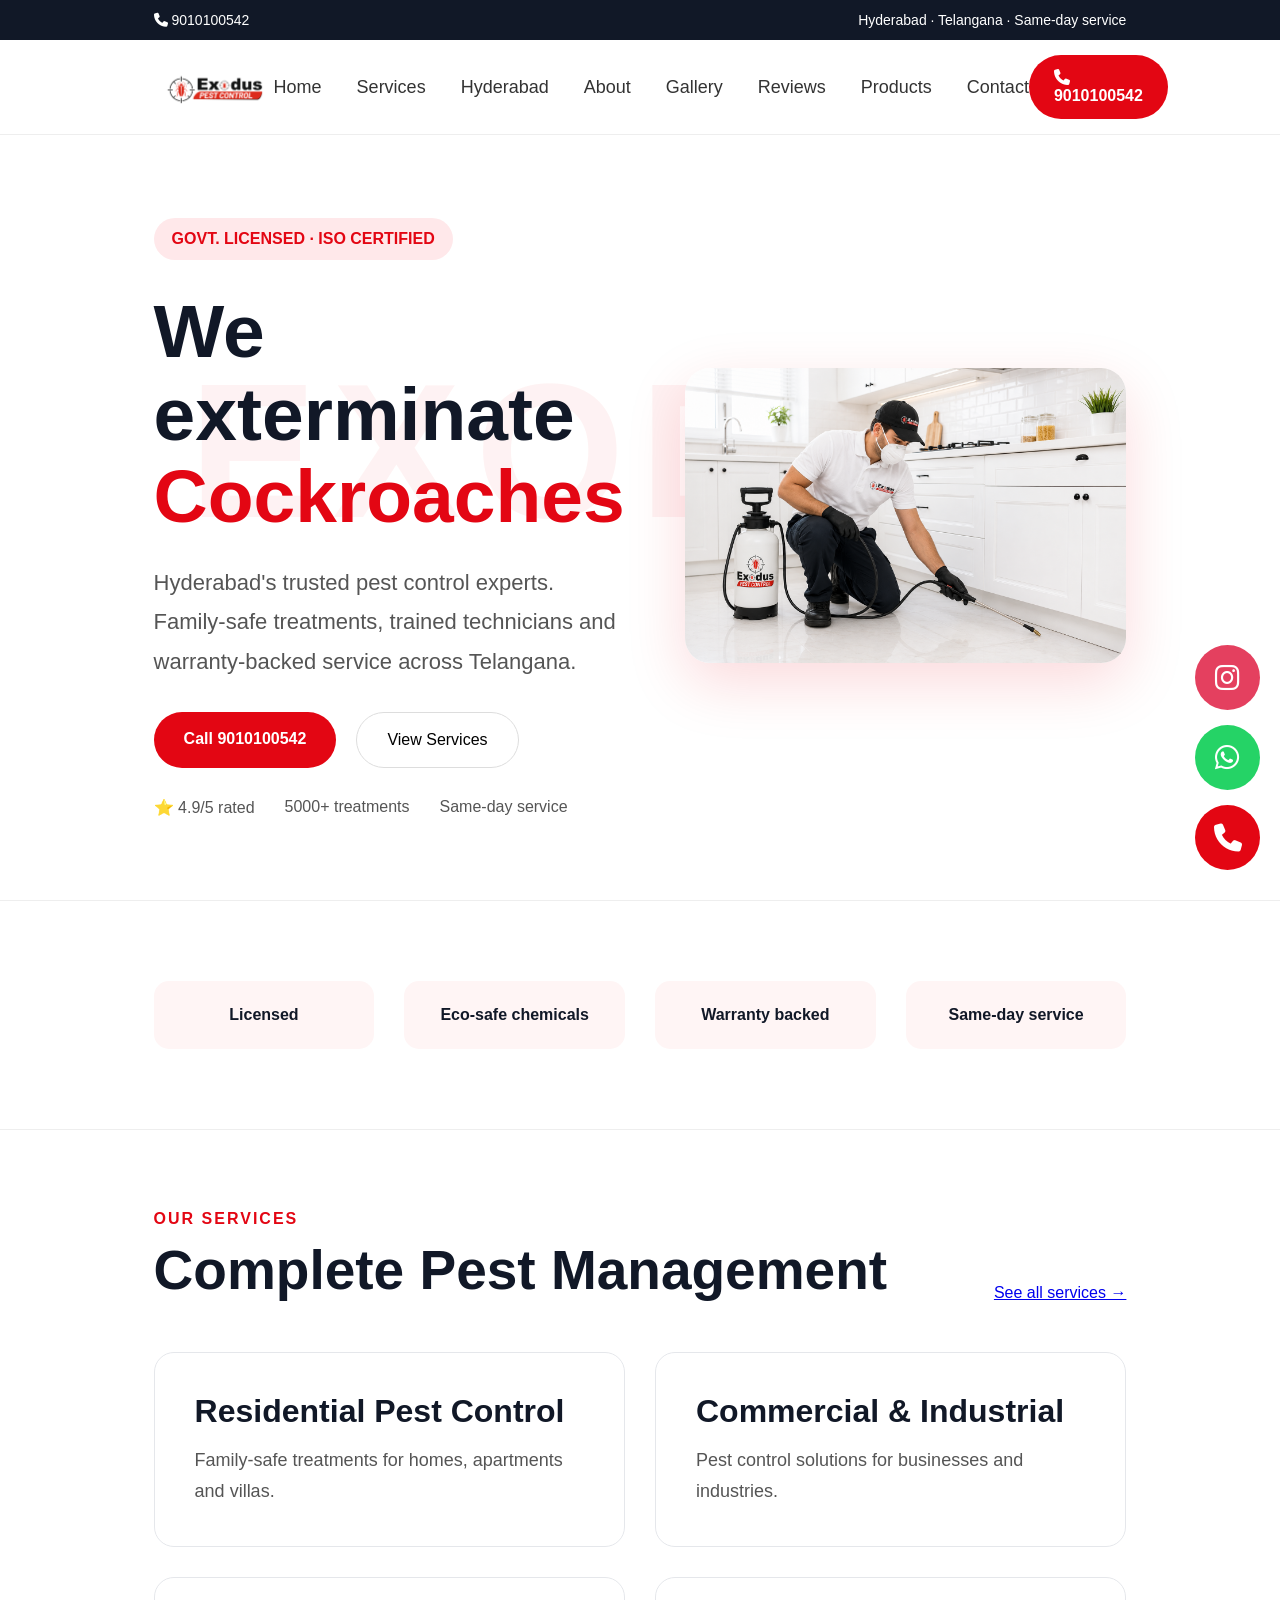
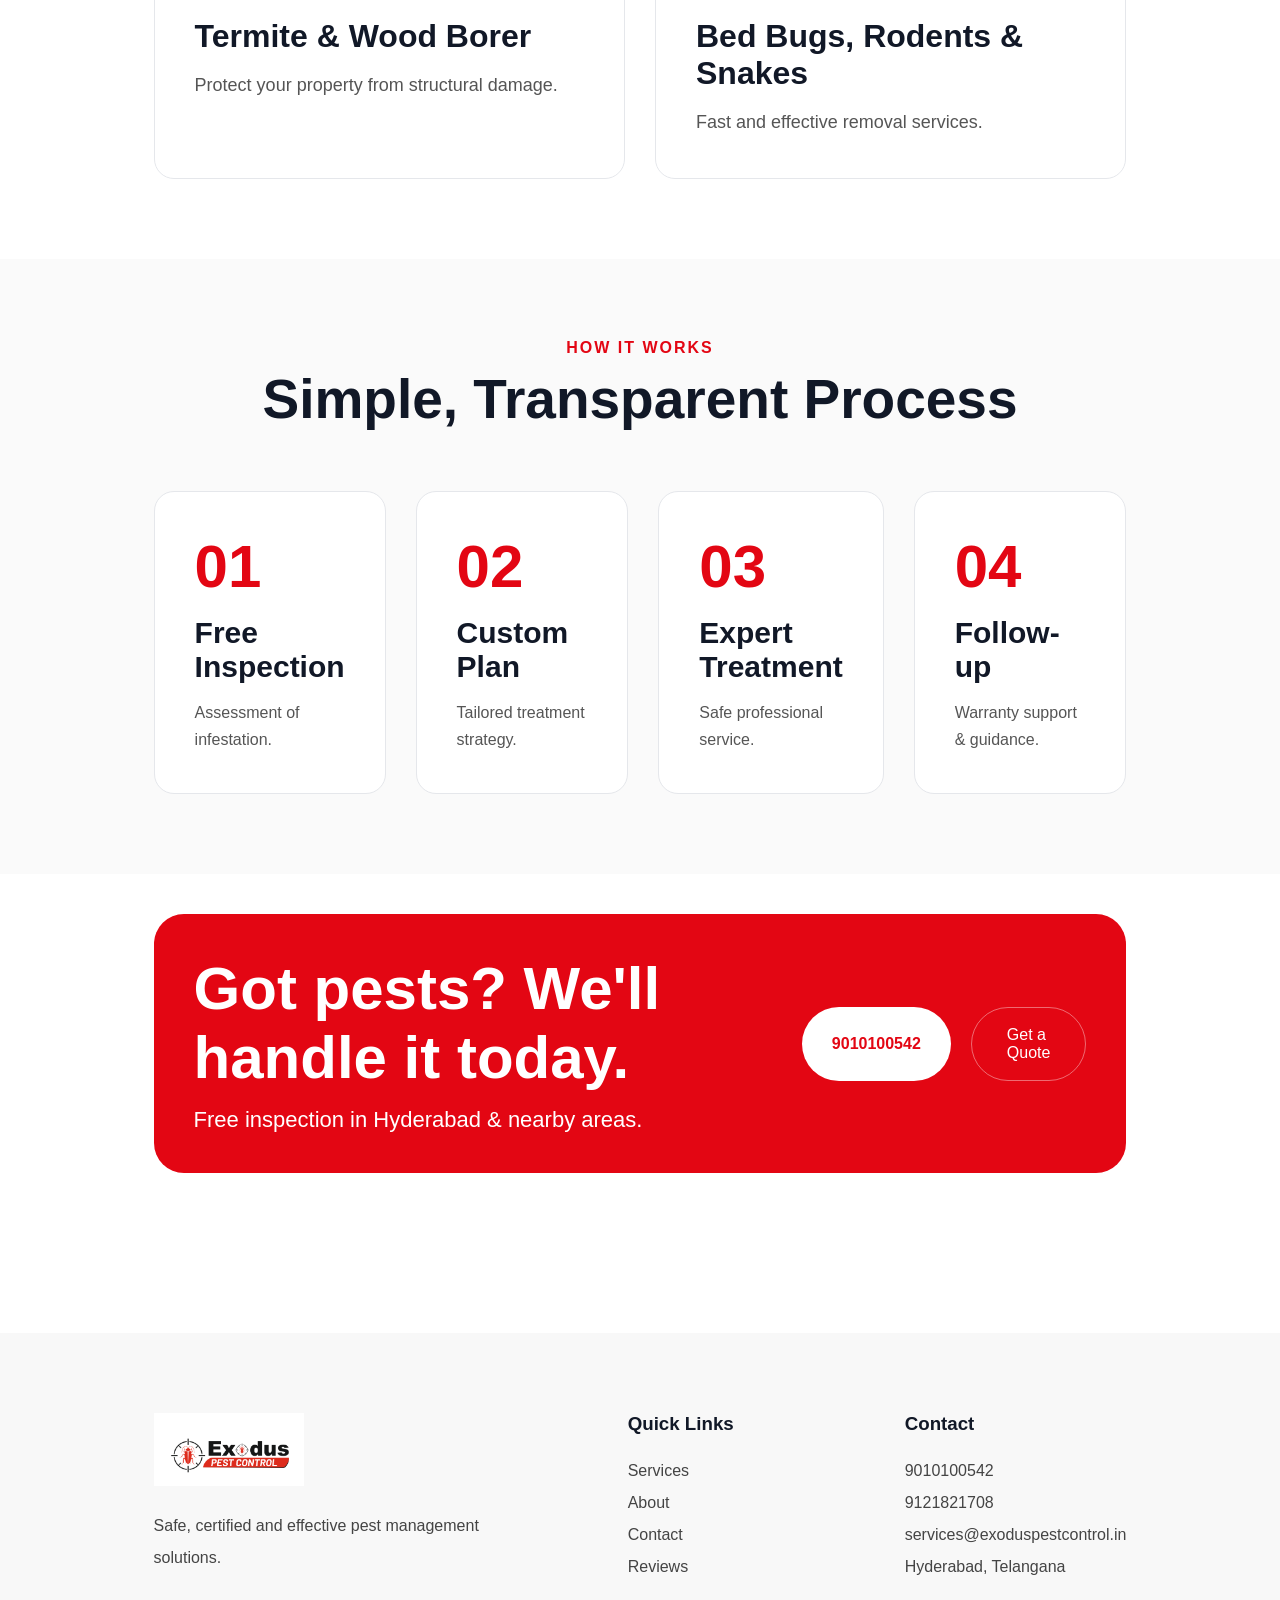
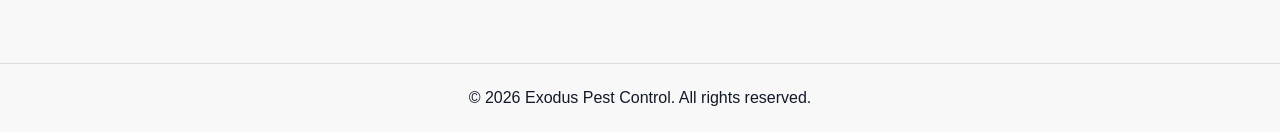
==== index.html @ a804d2d2 "Rename exodus.html to index.html" ====
<!DOCTYPE html>
<html lang="en">
<head>
    <meta charset="UTF-8">
    <meta name="viewport" content="width=device-width, initial-scale=1.0">
    <title>Exodus Pest Control</title>

    <link rel="stylesheet" href="exodus.css">
    <link rel="icon" type="image/png" href="topicon.png">

    <!-- Font Awesome Icons -->
    <link rel="stylesheet"
    href="https://cdnjs.cloudflare.com/ajax/libs/font-awesome/6.5.1/css/all.min.css">
</head>

<body>

    <!-- TOP BAR -->
    <div class="top-bar">

        <div class="top-left">
            <i class="fa-solid fa-phone"></i>
            <span href="tel:+916305151928">9010100542</span>
        </div>

        <div class="top-right">
            Hyderabad · Telangana · Same-day service
        </div>

    </div>

    <div class="background-text">
        EXODUS
    </div>

    <!-- NAVBAR -->
    <header>

        <nav class="navbar">

            <div class="logo">

                <img src="logo.png" alt="logo">

            </div>

            <ul class="nav-links">

                <li><a href="exodus.html">Home</a></li>
                <li><a href="service.html">Services</a></li>
                <li><a href="hyderabad.html">Hyderabad</a></li>
                <li><a href="about.html">About</a></li>
                <li><a href="#">Gallery</a></li>
                <li><a href="#">Reviews</a></li>
                <li><a href="#">Products</a></li>
                <li><a href="contact.html">Contact</a></li>

            </ul>

            <a href="tel:9010100542" class="call-btn">

                <i class="fa-solid fa-phone"></i>
                9010100542

            </a>

        </nav>

    </header>

    <!-- HERO SECTION -->
    <section class="hero">

        <div class="hero-content">

            <div class="badge">
                GOVT. LICENSED · ISO CERTIFIED
            </div>

            <h1 class="hero-title">
                We exterminate <br>

            <span id="changing-text">Bed Bugs</span>

            <span class="cursor"></span>
            </h1>

            <p>
                Hyderabad's trusted pest control experts.
                Family-safe treatments, trained technicians
                and warranty-backed service across Telangana.
            </p>

            <div class="hero-buttons">

                <a href="tel:+916305151928" class="primary-btn">
                    Call 9010100542
                </a>

                <a href="service.html" class="secondary-btn">
                    View Services
                </a>

            </div>

            <div class="hero-stats">

                <span>⭐ 4.9/5 rated</span>
                <span>5000+ treatments</span>
                <span>Same-day service</span>

            </div>

        </div>

        <div class="hero-image">

            <img src="homeimage.png" alt="hero">

        </div>

    </section>

    <!-- FEATURES -->
    <section class="features">

        <div class="feature">
            Licensed
        </div>

        <div class="feature">
            Eco-safe chemicals
        </div>

        <div class="feature">
            Warranty backed
        </div>

        <div class="feature">
            Same-day service
        </div>

    </section>

    <!-- SERVICES -->
    <section class="services">

        <div class="section-header">

            <div>
                <span class="section-tag">
                    OUR SERVICES
                </span>

                <h2>
                    Complete Pest Management
                </h2>
            </div>

            <a href="service.html">
                See all services →
            </a>

        </div>

        <div class="service-grid">

            <div class="service-card">
                <h3>Residential Pest Control</h3>

                <p>
                    Family-safe treatments for homes,
                    apartments and villas.
                </p>
            </div>

            <div class="service-card">
                <h3>Commercial & Industrial</h3>

                <p>
                    Pest control solutions for
                    businesses and industries.
                </p>
            </div>

            <div class="service-card">
                <h3>Termite & Wood Borer</h3>

                <p>
                    Protect your property from
                    structural damage.
                </p>
            </div>

            <div class="service-card">
                <h3>Bed Bugs, Rodents & Snakes</h3>

                <p>
                    Fast and effective removal
                    services.
                </p>
            </div>

        </div>

    </section>

    <!-- PROCESS -->
    <section class="process">

        <span class="section-tag">
            HOW IT WORKS
        </span>

        <h2>
            Simple, Transparent Process
        </h2>

        <div class="steps">

            <div class="step-card">
                <h3>01</h3>
                <h4>Free Inspection</h4>
                <p>Assessment of infestation.</p>
            </div>

            <div class="step-card">
                <h3>02</h3>
                <h4>Custom Plan</h4>
                <p>Tailored treatment strategy.</p>
            </div>

            <div class="step-card">
                <h3>03</h3>
                <h4>Expert Treatment</h4>
                <p>Safe professional service.</p>
            </div>

            <div class="step-card">
                <h3>04</h3>
                <h4>Follow-up</h4>
                <p>Warranty support & guidance.</p>
            </div>

        </div>

    </section>

    <!-- CTA -->
    <section class="cta">

        <div class="cta-content">

            <div>

                <h2>
                    Got pests? We'll handle it today.
                </h2>

                <p>
                    Free inspection in Hyderabad &
                    nearby areas.
                </p>

            </div>

            <div class="cta-buttons">

                <a href="tel:+916305151928" class="white-btn">
                    9010100542
                </a>

                <a href="quote.html" class="outline-btn">
                    Get a Quote
                </a>

            </div>

        </div>

    </section>

    <!-- FOOTER -->
    <footer>

        <div class="footer-grid">

            <div>

                <img src="logo.png"
                alt="logo">

                <p>
                    Safe, certified and effective
                    pest management solutions.
                </p>

            </div>

            <div>

                <h3>Quick Links</h3>

                <a href="service.html">Services</a>
                <a href="about.html">About</a>
                <a href="contact.html">Contact</a>
                <a href="reviews.html">Reviews</a>

            </div>

            <div>

                <h3>Contact</h3>

                <p>9010100542</p>
                <p>9121821708</p>
                <p>services@exoduspestcontrol.in</p>
                <p>Hyderabad, Telangana</p>

            </div>

        </div>

        <div class="copyright">

            © 2026 Exodus Pest Control.
            All rights reserved.

        </div>

    </footer>

    <!-- FLOATING BUTTONS -->
    <a href="https://www.instagram.com/YOUR_INSTAGRAM_USERNAME/" class="instagram" target="_blank">
    <i class="fa-brands fa-instagram"></i>
    </a>

    <a href="https://wa.me/9010100542?text=Hi%20Exodus%20Pest%20Control,%20I%20would%20like%20to%20know%20more%20about%20your%20services." class="whatsapp">
        <i class="fa-brands fa-whatsapp"></i>
    </a>

    <a href="tel:9010100542" class="floating-call">
        <i class="fa-solid fa-phone"></i>
    </a>

    <script src="exodus.js"></script>

</body>
</html>
---- exodus.css ----
/* RESET */

*{
    margin:0;
    padding:0;
    box-sizing:border-box;
}

html{
    scroll-behavior:smooth;
}

body{
    font-family:Arial, Helvetica, sans-serif;
    color:#111827;
    background:#ffffff;
}

.background-text{
    position:fixed;

    top:50%;
    left:50%;

    transform:translate(-50%,-50%);

    font-size:12rem;
    font-weight:900;

    color:rgba(227,6,19,0.05);

    letter-spacing:15px;

    user-select:none;
    pointer-events:none;

    z-index:-1;

    white-space:nowrap;
}

/* CONTAINER */

section{
    padding:80px 12%;
}

/* TOP BAR */

.top-bar{
    background:#111827;
    color:white;

    padding:12px 12%;

    display:flex;
    justify-content:space-between;
    align-items:center;

    font-size:14px;
}

/* NAVBAR */

header{
    position:sticky;
    top:0;
    background:white;
    z-index:1000;
    border-bottom:1px solid #eee;
}

.navbar{

    display:flex;
    justify-content:space-between;
    align-items:center;

    padding:15px 12%;
}

.logo img{
    width:120px;
}

.nav-links{
    display:flex;
    gap:35px;
    list-style:none;
}

.nav-links a{
    text-decoration:none;
    color:#333;
    font-size:18px;
    transition:.3s;
}

.nav-links a:hover{
    color:#e30613;
}

.nav-links a.active{

    color:#d50018;

    background:#ffe9ea;

    padding:12px 18px;

    border-radius:10px;

}

.call-btn{

    background:#e30613;
    color:white;

    text-decoration:none;

    padding:14px 25px;

    border-radius:40px;

    font-weight:600;
}

/* HERO */

.hero{

    display:grid;
    grid-template-columns:1fr 1fr;

    gap:60px;
    align-items:center;

    min-height:85vh;
}

.hero-title{

    font-size:70px;
    line-height:1.1;
    font-weight:700;

}

#changing-text{

    color:#e30613;

}

.cursor{

    color:#e30613;

    animation:blink .8s infinite;

}

@keyframes blink{

    50%{

        opacity:0;

    }

}

.badge{

    display:inline-block;

    background:#ffe8ea;
    color:#e30613;

    padding:12px 18px;

    border-radius:50px;

    margin-bottom:30px;

    font-weight:600;
}

.hero h1{

    font-size:75px;
    line-height:1.1;

    margin-bottom:25px;
}

.hero h1 span{
    color:#e30613;
}

.hero p{

    font-size:22px;
    line-height:1.8;
    color:#555;

    margin-bottom:30px;
}

.hero-buttons{

    display:flex;
    gap:20px;

    margin-bottom:30px;
}

.primary-btn{

    background:#e30613;
    color:white;

    text-decoration:none;

    padding:18px 30px;

    border-radius:50px;

    font-weight:600;
}

.secondary-btn{

    border:1px solid #ddd;

    text-decoration:none;
    color:black;

    padding:18px 30px;

    border-radius:50px;
}

.hero-stats{

    display:flex;
    gap:30px;

    color:#555;
}

.hero-image img{

    width:100%;
    border-radius:25px;

    box-shadow:0 20px 60px rgba(227,6,19,.15);
}

/* FEATURES */

.features{

    display:grid;
    grid-template-columns:repeat(4,1fr);

    gap:30px;

    border-top:1px solid #eee;
    border-bottom:1px solid #eee;
}

.feature{

    background:#fff5f5;

    padding:25px;

    border-radius:15px;

    text-align:center;

    font-weight:600;
}

/* SECTION HEADER */

.section-header{

    display:flex;
    justify-content:space-between;
    align-items:end;

    margin-bottom:50px;
}

.section-tag{

    color:#e30613;
    font-weight:700;

    letter-spacing:2px;
}

.section-header h2,
.process h2{

    margin-top:10px;

    font-size:55px;
}

/* SERVICES */

.service-grid{

    display:grid;

    grid-template-columns:repeat(2,1fr);

    gap:30px;
}

.service-card{

    border:1px solid #e5e7eb;

    padding:40px;

    border-radius:20px;

    transition:.3s;
}

.service-card:hover{

    transform:translateY(-5px);

    box-shadow:0 10px 30px rgba(0,0,0,.08);
}

.service-card h3{

    font-size:32px;
    margin-bottom:15px;
}

.service-card p{

    font-size:18px;
    color:#555;
    line-height:1.7;
}

/* PROCESS */

.process{

    background:#fafafa;
    text-align:center;
}

.steps{

    margin-top:60px;

    display:grid;

    grid-template-columns:repeat(4,1fr);

    gap:30px;
}

.step-card{

    background:white;

    border:1px solid #e5e7eb;

    border-radius:20px;

    padding:40px;
    text-align:left;
}

.step-card h3{

    font-size:60px;
    color:#e30613;

    margin-bottom:15px;
}

.step-card h4{

    font-size:30px;
    margin-bottom:15px;
}

.step-card p{

    color:#555;
    line-height:1.7;
}

/* CTA */

.cta{

    padding-top:40px;
}

.cta-content{

    background:#e30613;

    color:white;

    border-radius:30px;

    padding:40px;

    display:flex;
    justify-content:space-between;
    align-items:center;
}

.cta-content h2{

    font-size:60px;
    margin-bottom:15px;
}

.cta-content p{

    font-size:22px;
}

.cta-buttons{

    display:flex;
    gap:20px;
}

.white-btn{

    background:white;
    color:#e30613;

    text-decoration:none;

    padding:28px 30px;

    border-radius:50px;
    

    font-weight:700;
}

.outline-btn{

    border:1px solid rgba(255,255,255,.4);

    color:white;
    text-decoration:none;

    padding:18px 35px;

    border-radius:50px;
}

/* FOOTER */

footer{

    background:#f8f8f8;

    margin-top:80px;
}

.footer-grid{

    padding:80px 12%;

    display:grid;

    grid-template-columns:2fr 1fr 1fr;

    gap:80px;
}

.footer-grid img{

    width:150px;
    margin-bottom:20px;
}

.footer-grid p,
.footer-grid a{

    display:block;

    text-decoration:none;

    color:#444;

    line-height:2;
}

.footer-grid h3{

    margin-bottom:20px;
}

.copyright{

    text-align:center;

    padding:25px;

    border-top:1px solid #ddd;
}

/* FLOATING BUTTONS */

.whatsapp,
.floating-call,.instagram{

    position:fixed;
    right:20px;

    width:65px;
    height:65px;

    border-radius:50%;

    display:flex;
    align-items:center;
    justify-content:center;

    color:white;

    text-decoration:none;

    font-size:28px;

    z-index:999;
}
.instagram{

    bottom:190px;
    background:#E4405F;
}

.whatsapp{

    bottom:110px;
    background:#25d366;
}

.floating-call{

    bottom:30px;
    background:#e30613;
}

/* RESPONSIVE */

@media(max-width:992px){

    .hero,
    .service-grid,
    .steps,
    .features,
    .footer-grid{

        grid-template-columns:1fr;
    }

    .navbar{

        flex-direction:column;
        gap:20px;
    }

    .nav-links{

        flex-wrap:wrap;
        justify-content:center;
    }

    .hero h1{
        font-size:50px;
    }

    .section-header h2,
    .process h2{
        font-size:40px;
    }

    .cta-content{

        flex-direction:column;
        gap:30px;
        text-align:center;
    }

    .cta-content h2{
        font-size:40px;
    }
}
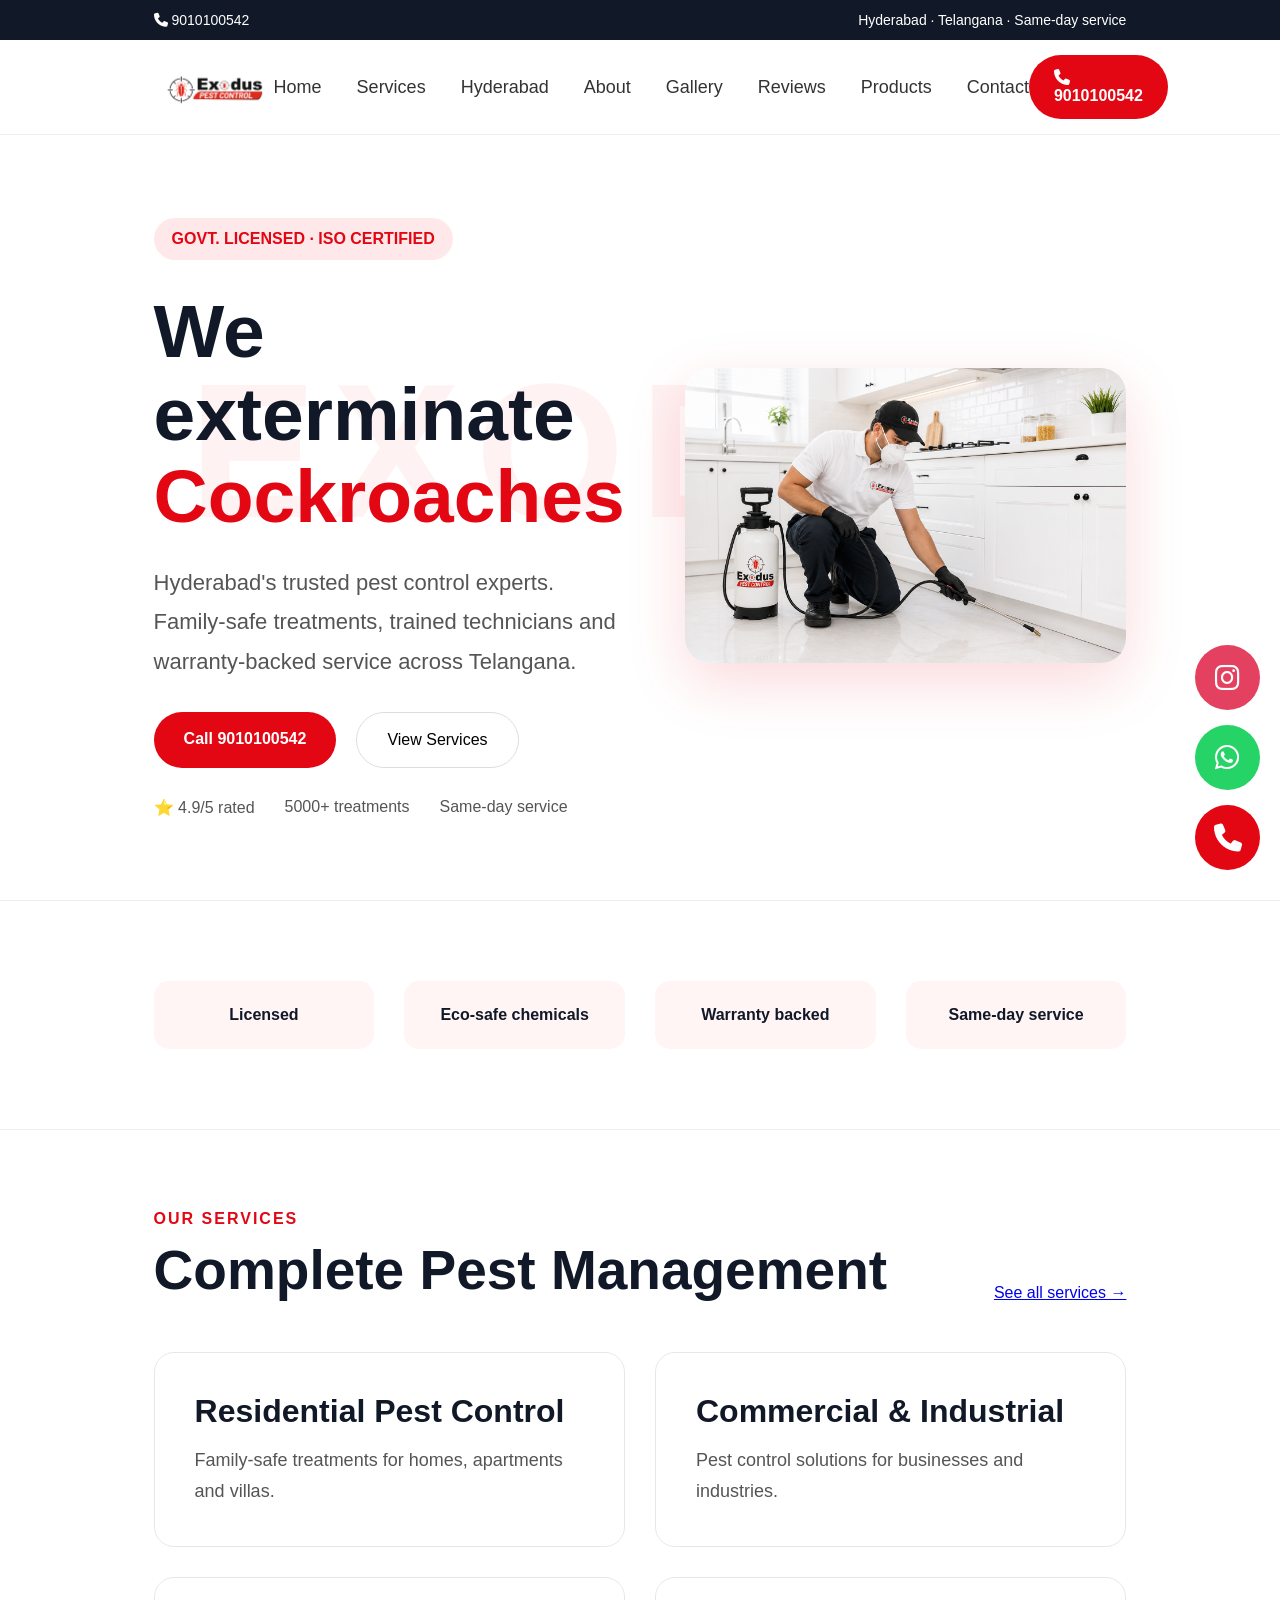
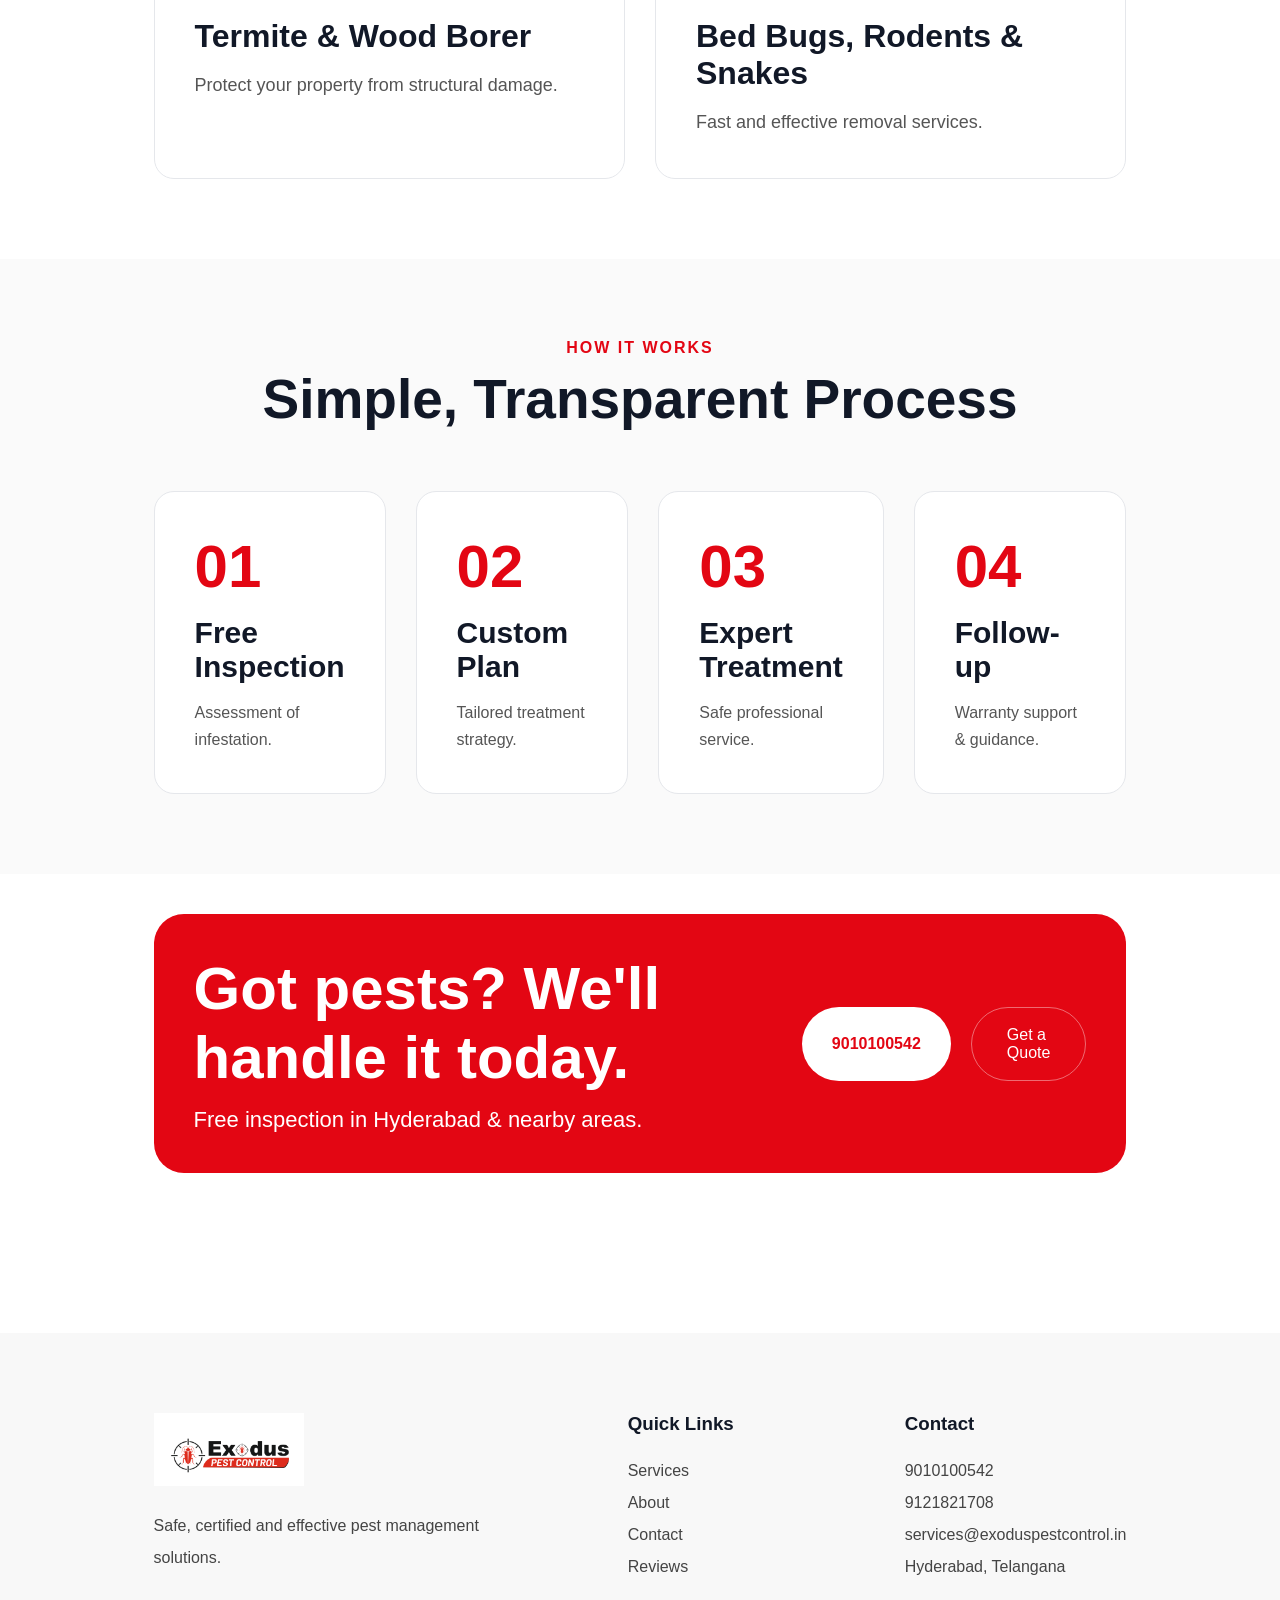
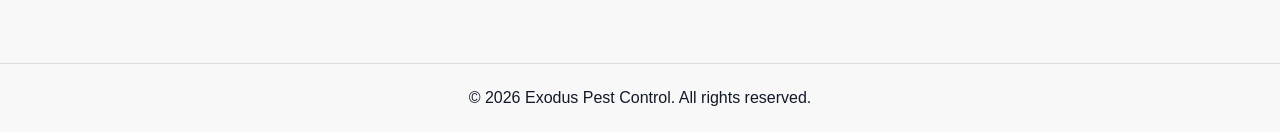
==== commit 568498bb: "Update index.html" ====
--- a/index.html
+++ b/index.html
@@ -5,7 +5,7 @@
     <meta name="viewport" content="width=device-width, initial-scale=1.0">
     <title>Exodus Pest Control</title>
 
-    <link rel="stylesheet" href="exodus.css">
+    <link rel="stylesheet" href="index.css">
     <link rel="icon" type="image/png" href="topicon.png">
 
     <!-- Font Awesome Icons -->
@@ -46,7 +46,7 @@
 
             <ul class="nav-links">
 
-                <li><a href="exodus.html">Home</a></li>
+                <li><a href="index.html">Home</a></li>
                 <li><a href="service.html">Services</a></li>
                 <li><a href="hyderabad.html">Hyderabad</a></li>
                 <li><a href="about.html">About</a></li>
@@ -331,7 +331,7 @@
     </footer>
 
     <!-- FLOATING BUTTONS -->
-    <a href="https://www.instagram.com/YOUR_INSTAGRAM_USERNAME/" class="instagram" target="_blank">
+    <a href="https://www.instagram.com/exoduspestcontrolhyd/" class="instagram" target="_blank">
     <i class="fa-brands fa-instagram"></i>
     </a>
 
@@ -343,7 +343,7 @@
         <i class="fa-solid fa-phone"></i>
     </a>
 
-    <script src="exodus.js"></script>
+    <script src="index.js"></script>
 
 </body>
 </html>
--- a/index.css
+++ b/index.css
@@ -0,0 +1,612 @@
+/* RESET */
+
+*{
+    margin:0;
+    padding:0;
+    box-sizing:border-box;
+}
+
+html{
+    scroll-behavior:smooth;
+}
+
+body{
+    font-family:Arial, Helvetica, sans-serif;
+    color:#111827;
+    background:#ffffff;
+}
+
+.background-text{
+    position:fixed;
+
+    top:50%;
+    left:50%;
+
+    transform:translate(-50%,-50%);
+
+    font-size:12rem;
+    font-weight:900;
+
+    color:rgba(227,6,19,0.05);
+
+    letter-spacing:15px;
+
+    user-select:none;
+    pointer-events:none;
+
+    z-index:-1;
+
+    white-space:nowrap;
+}
+
+/* CONTAINER */
+
+section{
+    padding:80px 12%;
+}
+
+/* TOP BAR */
+
+.top-bar{
+    background:#111827;
+    color:white;
+
+    padding:12px 12%;
+
+    display:flex;
+    justify-content:space-between;
+    align-items:center;
+
+    font-size:14px;
+}
+
+/* NAVBAR */
+
+header{
+    position:sticky;
+    top:0;
+    background:white;
+    z-index:1000;
+    border-bottom:1px solid #eee;
+}
+
+.navbar{
+
+    display:flex;
+    justify-content:space-between;
+    align-items:center;
+
+    padding:15px 12%;
+}
+
+.logo img{
+    width:120px;
+}
+
+.nav-links{
+    display:flex;
+    gap:35px;
+    list-style:none;
+}
+
+.nav-links a{
+    text-decoration:none;
+    color:#333;
+    font-size:18px;
+    transition:.3s;
+}
+
+.nav-links a:hover{
+    color:#e30613;
+}
+
+.nav-links a.active{
+
+    color:#d50018;
+
+    background:#ffe9ea;
+
+    padding:12px 18px;
+
+    border-radius:10px;
+
+}
+
+.call-btn{
+
+    background:#e30613;
+    color:white;
+
+    text-decoration:none;
+
+    padding:14px 25px;
+
+    border-radius:40px;
+
+    font-weight:600;
+}
+
+/* HERO */
+
+.hero{
+
+    display:grid;
+    grid-template-columns:1fr 1fr;
+
+    gap:60px;
+    align-items:center;
+
+    min-height:85vh;
+}
+
+.hero-title{
+
+    font-size:70px;
+    line-height:1.1;
+    font-weight:700;
+
+}
+
+#changing-text{
+
+    color:#e30613;
+
+}
+
+.cursor{
+
+    color:#e30613;
+
+    animation:blink .8s infinite;
+
+}
+
+@keyframes blink{
+
+    50%{
+
+        opacity:0;
+
+    }
+
+}
+
+.badge{
+
+    display:inline-block;
+
+    background:#ffe8ea;
+    color:#e30613;
+
+    padding:12px 18px;
+
+    border-radius:50px;
+
+    margin-bottom:30px;
+
+    font-weight:600;
+}
+
+.hero h1{
+
+    font-size:75px;
+    line-height:1.1;
+
+    margin-bottom:25px;
+}
+
+.hero h1 span{
+    color:#e30613;
+}
+
+.hero p{
+
+    font-size:22px;
+    line-height:1.8;
+    color:#555;
+
+    margin-bottom:30px;
+}
+
+.hero-buttons{
+
+    display:flex;
+    gap:20px;
+
+    margin-bottom:30px;
+}
+
+.primary-btn{
+
+    background:#e30613;
+    color:white;
+
+    text-decoration:none;
+
+    padding:18px 30px;
+
+    border-radius:50px;
+
+    font-weight:600;
+}
+
+.secondary-btn{
+
+    border:1px solid #ddd;
+
+    text-decoration:none;
+    color:black;
+
+    padding:18px 30px;
+
+    border-radius:50px;
+}
+
+.hero-stats{
+
+    display:flex;
+    gap:30px;
+
+    color:#555;
+}
+
+.hero-image img{
+
+    width:100%;
+    border-radius:25px;
+
+    box-shadow:0 20px 60px rgba(227,6,19,.15);
+}
+
+/* FEATURES */
+
+.features{
+
+    display:grid;
+    grid-template-columns:repeat(4,1fr);
+
+    gap:30px;
+
+    border-top:1px solid #eee;
+    border-bottom:1px solid #eee;
+}
+
+.feature{
+
+    background:#fff5f5;
+
+    padding:25px;
+
+    border-radius:15px;
+
+    text-align:center;
+
+    font-weight:600;
+}
+
+/* SECTION HEADER */
+
+.section-header{
+
+    display:flex;
+    justify-content:space-between;
+    align-items:end;
+
+    margin-bottom:50px;
+}
+
+.section-tag{
+
+    color:#e30613;
+    font-weight:700;
+
+    letter-spacing:2px;
+}
+
+.section-header h2,
+.process h2{
+
+    margin-top:10px;
+
+    font-size:55px;
+}
+
+/* SERVICES */
+
+.service-grid{
+
+    display:grid;
+
+    grid-template-columns:repeat(2,1fr);
+
+    gap:30px;
+}
+
+.service-card{
+
+    border:1px solid #e5e7eb;
+
+    padding:40px;
+
+    border-radius:20px;
+
+    transition:.3s;
+}
+
+.service-card:hover{
+
+    transform:translateY(-5px);
+
+    box-shadow:0 10px 30px rgba(0,0,0,.08);
+}
+
+.service-card h3{
+
+    font-size:32px;
+    margin-bottom:15px;
+}
+
+.service-card p{
+
+    font-size:18px;
+    color:#555;
+    line-height:1.7;
+}
+
+/* PROCESS */
+
+.process{
+
+    background:#fafafa;
+    text-align:center;
+}
+
+.steps{
+
+    margin-top:60px;
+
+    display:grid;
+
+    grid-template-columns:repeat(4,1fr);
+
+    gap:30px;
+}
+
+.step-card{
+
+    background:white;
+
+    border:1px solid #e5e7eb;
+
+    border-radius:20px;
+
+    padding:40px;
+    text-align:left;
+}
+
+.step-card h3{
+
+    font-size:60px;
+    color:#e30613;
+
+    margin-bottom:15px;
+}
+
+.step-card h4{
+
+    font-size:30px;
+    margin-bottom:15px;
+}
+
+.step-card p{
+
+    color:#555;
+    line-height:1.7;
+}
+
+/* CTA */
+
+.cta{
+
+    padding-top:40px;
+}
+
+.cta-content{
+
+    background:#e30613;
+
+    color:white;
+
+    border-radius:30px;
+
+    padding:40px;
+
+    display:flex;
+    justify-content:space-between;
+    align-items:center;
+}
+
+.cta-content h2{
+
+    font-size:60px;
+    margin-bottom:15px;
+}
+
+.cta-content p{
+
+    font-size:22px;
+}
+
+.cta-buttons{
+
+    display:flex;
+    gap:20px;
+}
+
+.white-btn{
+
+    background:white;
+    color:#e30613;
+
+    text-decoration:none;
+
+    padding:28px 30px;
+
+    border-radius:50px;
+    
+
+    font-weight:700;
+}
+
+.outline-btn{
+
+    border:1px solid rgba(255,255,255,.4);
+
+    color:white;
+    text-decoration:none;
+
+    padding:18px 35px;
+
+    border-radius:50px;
+}
+
+/* FOOTER */
+
+footer{
+
+    background:#f8f8f8;
+
+    margin-top:80px;
+}
+
+.footer-grid{
+
+    padding:80px 12%;
+
+    display:grid;
+
+    grid-template-columns:2fr 1fr 1fr;
+
+    gap:80px;
+}
+
+.footer-grid img{
+
+    width:150px;
+    margin-bottom:20px;
+}
+
+.footer-grid p,
+.footer-grid a{
+
+    display:block;
+
+    text-decoration:none;
+
+    color:#444;
+
+    line-height:2;
+}
+
+.footer-grid h3{
+
+    margin-bottom:20px;
+}
+
+.copyright{
+
+    text-align:center;
+
+    padding:25px;
+
+    border-top:1px solid #ddd;
+}
+
+/* FLOATING BUTTONS */
+
+.whatsapp,
+.floating-call,.instagram{
+
+    position:fixed;
+    right:20px;
+
+    width:65px;
+    height:65px;
+
+    border-radius:50%;
+
+    display:flex;
+    align-items:center;
+    justify-content:center;
+
+    color:white;
+
+    text-decoration:none;
+
+    font-size:28px;
+
+    z-index:999;
+}
+.instagram{
+
+    bottom:190px;
+    background:#E4405F;
+}
+
+.whatsapp{
+
+    bottom:110px;
+    background:#25d366;
+}
+
+.floating-call{
+
+    bottom:30px;
+    background:#e30613;
+}
+
+/* RESPONSIVE */
+
+@media(max-width:992px){
+
+    .hero,
+    .service-grid,
+    .steps,
+    .features,
+    .footer-grid{
+
+        grid-template-columns:1fr;
+    }
+
+    .navbar{
+
+        flex-direction:column;
+        gap:20px;
+    }
+
+    .nav-links{
+
+        flex-wrap:wrap;
+        justify-content:center;
+    }
+
+    .hero h1{
+        font-size:50px;
+    }
+
+    .section-header h2,
+    .process h2{
+        font-size:40px;
+    }
+
+    .cta-content{
+
+        flex-direction:column;
+        gap:30px;
+        text-align:center;
+    }
+
+    .cta-content h2{
+        font-size:40px;
+    }
+}
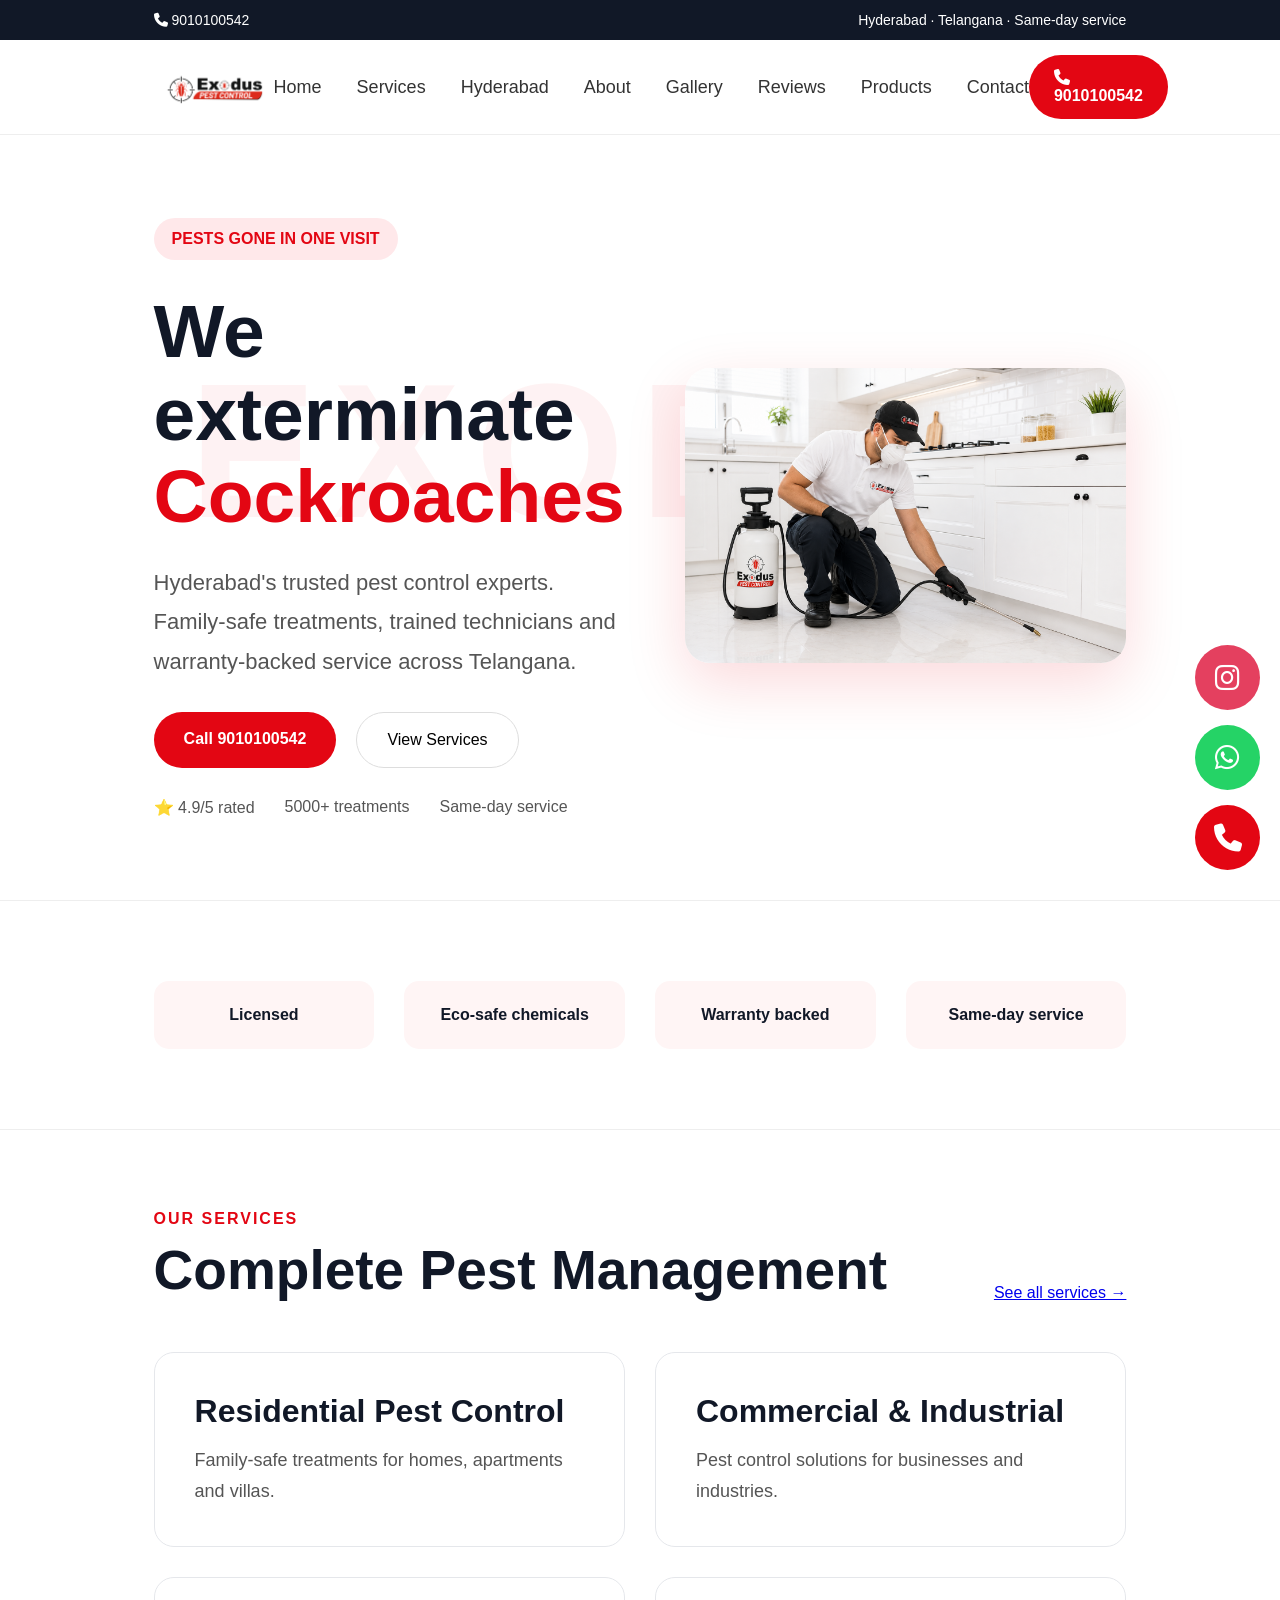
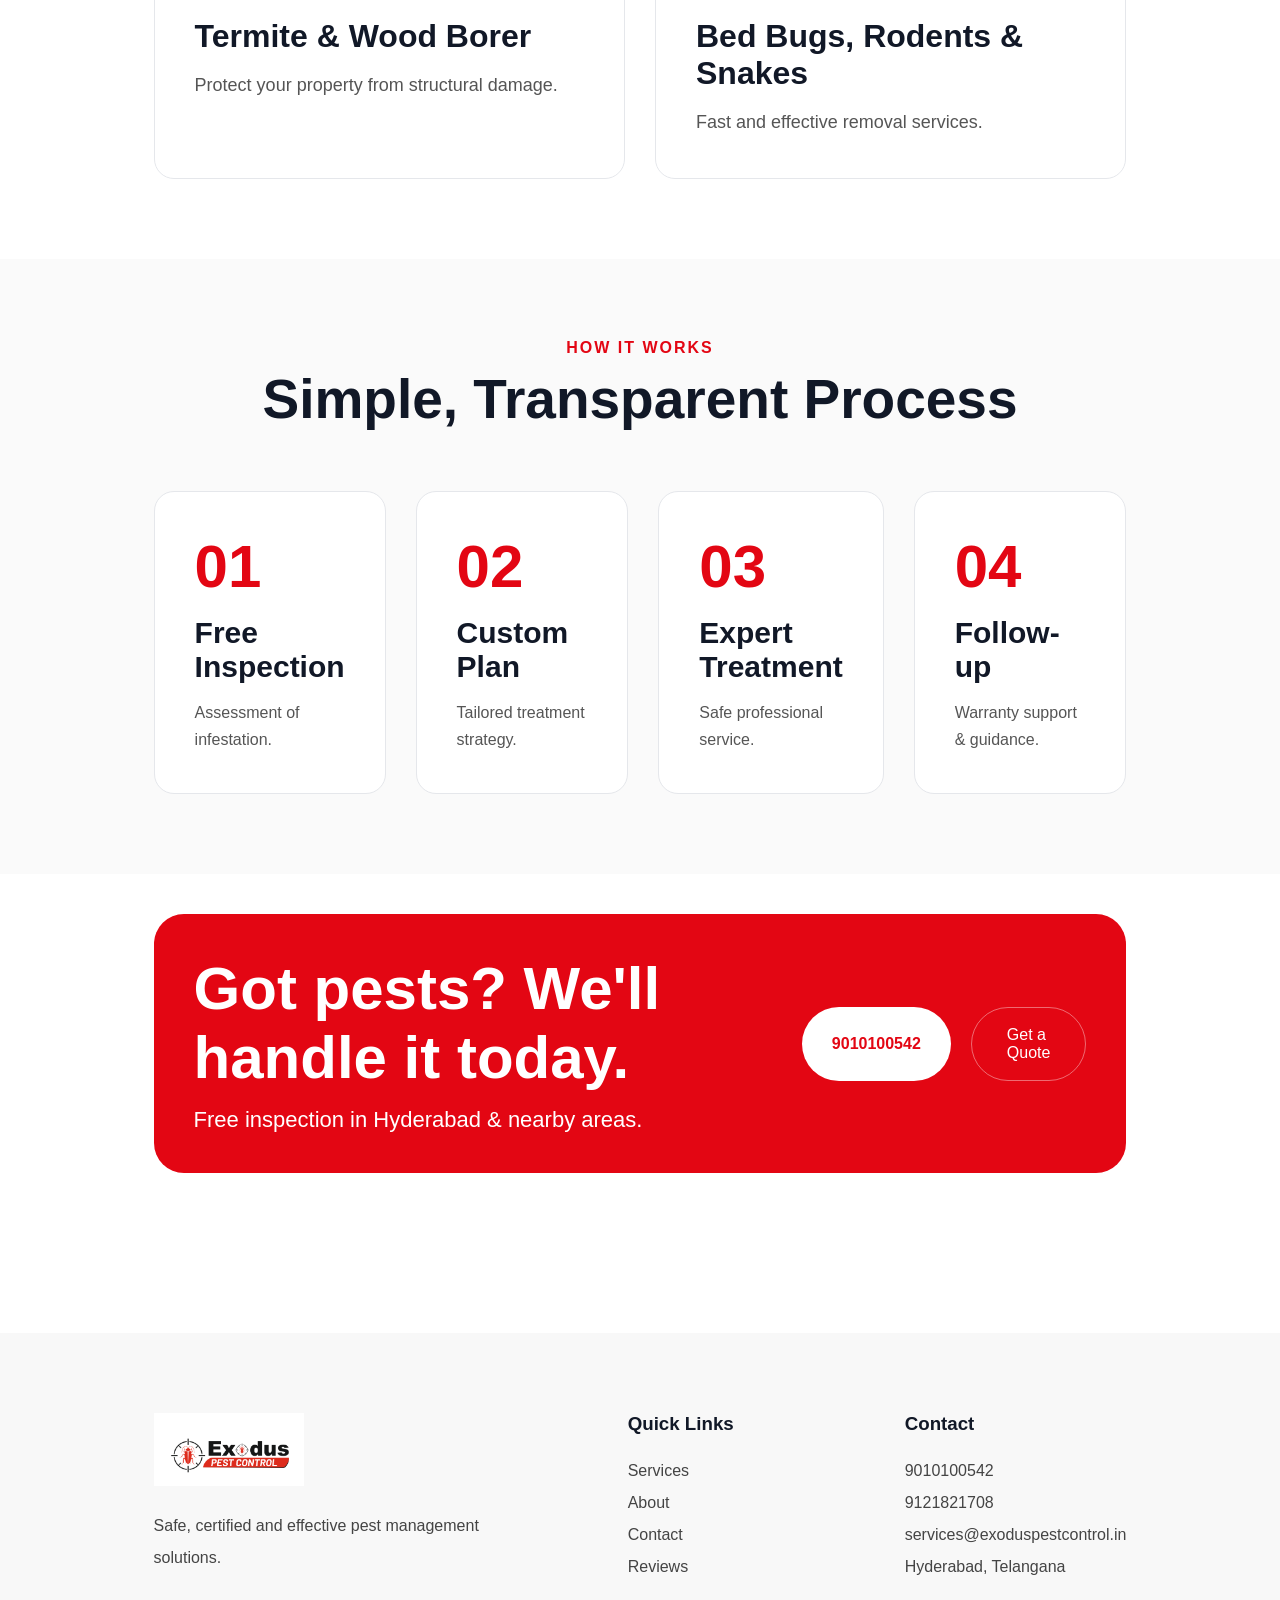
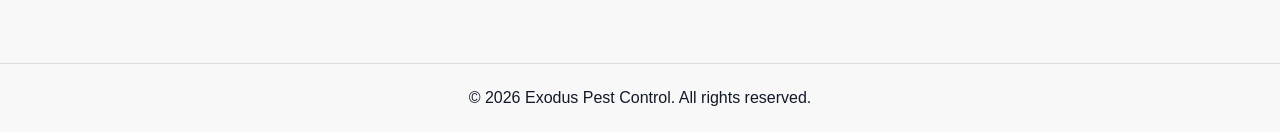
==== commit b6fc87ba: "Update index.html" ====
--- a/index.html
+++ b/index.html
@@ -74,7 +74,7 @@
         <div class="hero-content">
 
             <div class="badge">
-                GOVT. LICENSED · ISO CERTIFIED
+                PESTS GONE IN ONE VISIT
             </div>
 
             <h1 class="hero-title">
